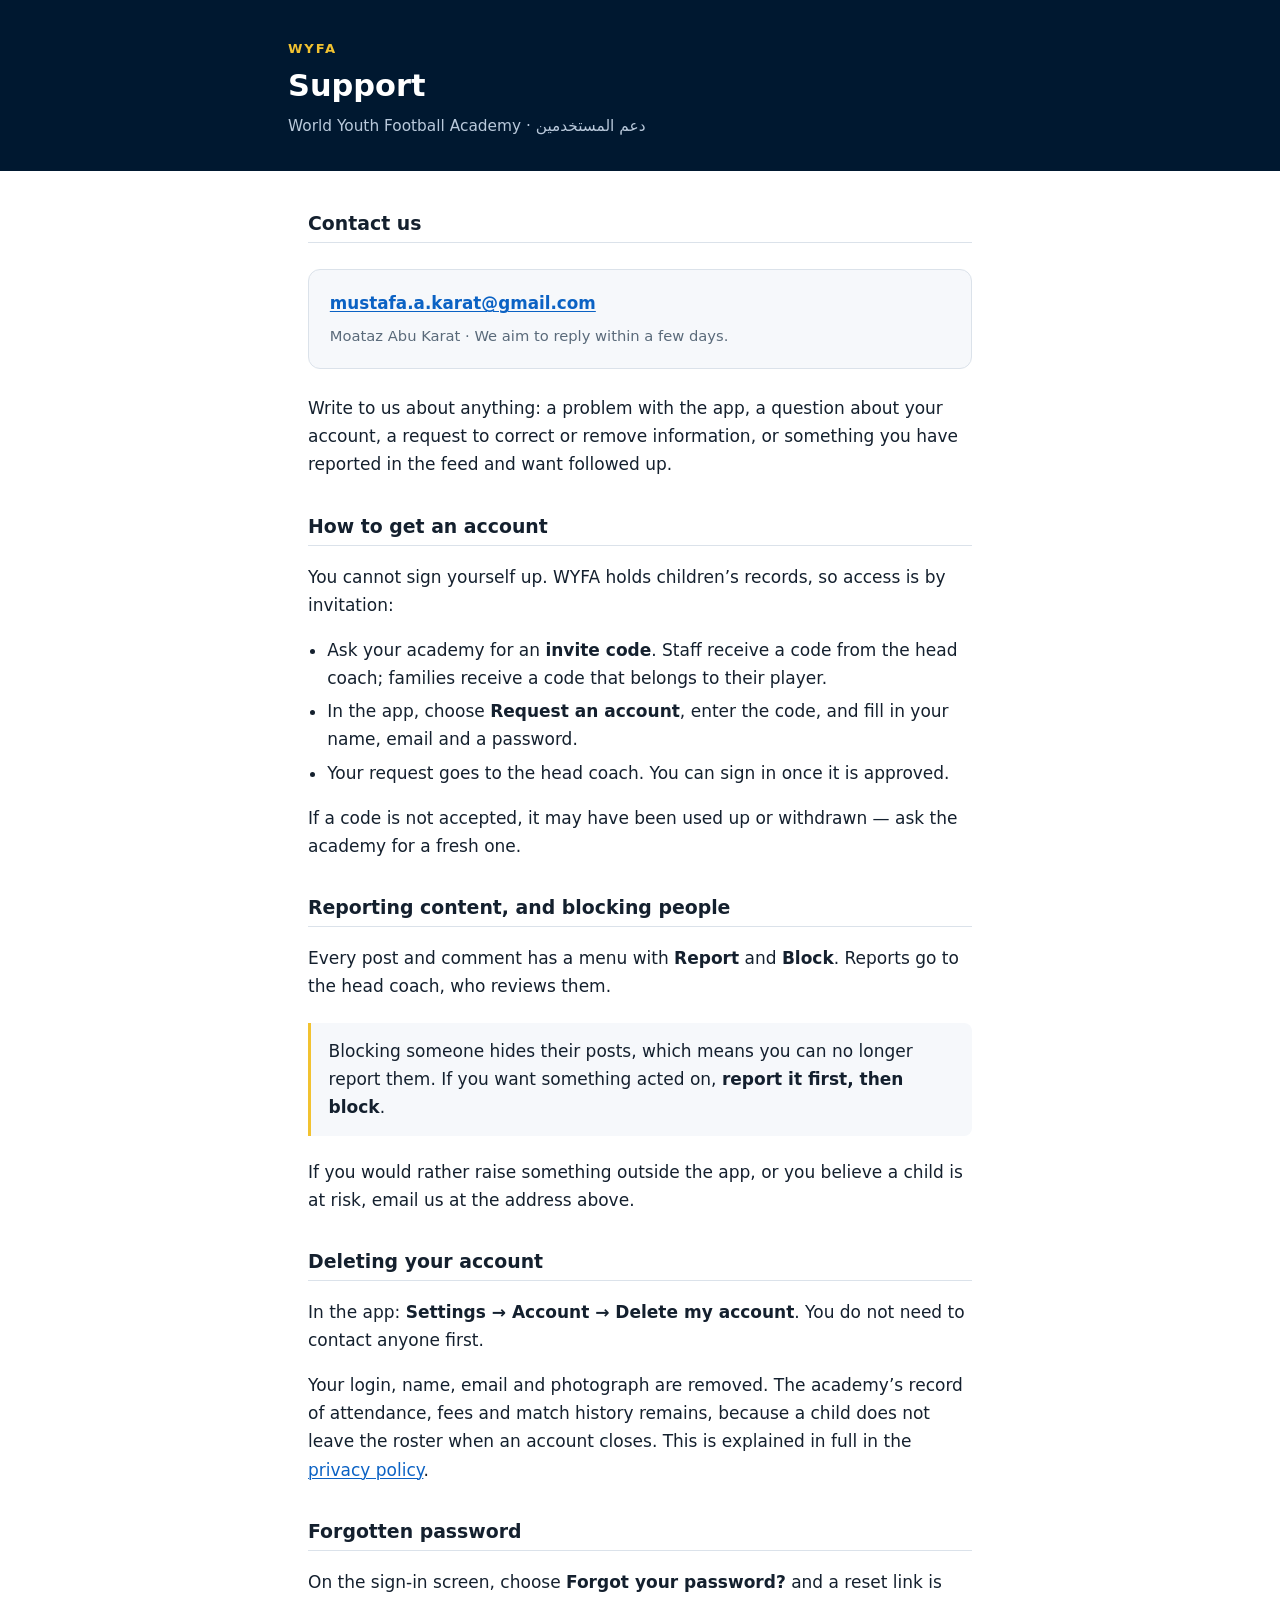
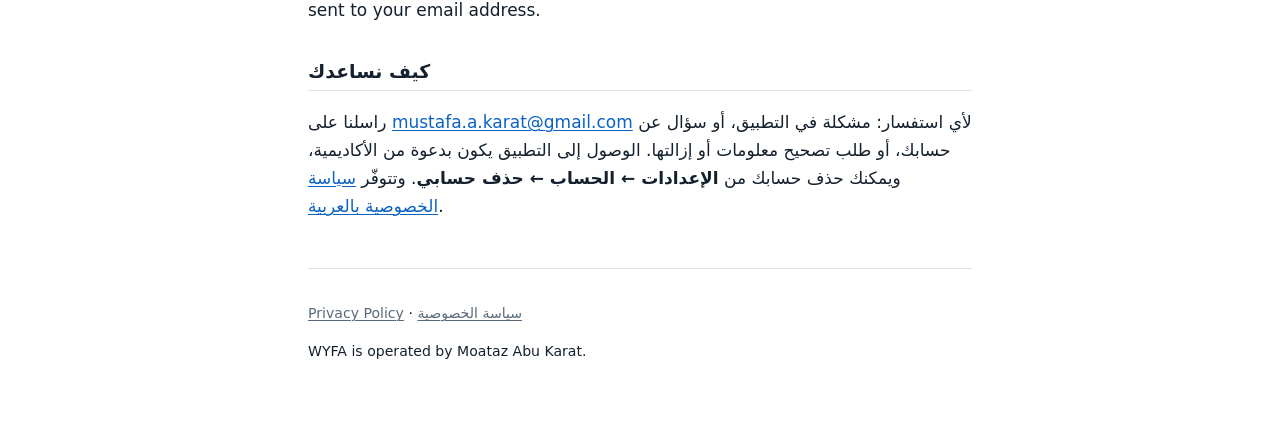
==== index.html @ a9f81bc9 "Privacy policy and support page for the App Store listing App Store Connect needs both as reachable " ====
<!doctype html>
<html lang="en">
<head>
<meta charset="utf-8">
<meta name="viewport" content="width=device-width, initial-scale=1">
<title>WYFA — Support</title>
<link rel="stylesheet" href="style.css">
</head>
<body>

<header>
  <div class="wrap">
    <p class="mark">WYFA</p>
    <h1>Support</h1>
    <p>World Youth Football Academy &middot; دعم المستخدمين</p>
  </div>
</header>

<main>

<h2>Contact us</h2>
<div class="contact">
  <p style="margin:0"><a href="mailto:mustafa.a.karat@gmail.com">mustafa.a.karat@gmail.com</a></p>
  <p style="margin:.4rem 0 0; color:var(--muted); font-size:.92rem">
  Moataz Abu Karat &middot; We aim to reply within a few days.</p>
</div>
<p>Write to us about anything: a problem with the app, a question about your
account, a request to correct or remove information, or something you have
reported in the feed and want followed up.</p>

<h2>How to get an account</h2>
<p>You cannot sign yourself up. WYFA holds children&rsquo;s records, so access is
by invitation:</p>
<ul>
  <li>Ask your academy for an <strong>invite code</strong>. Staff receive a code
  from the head coach; families receive a code that belongs to their player.</li>
  <li>In the app, choose <strong>Request an account</strong>, enter the code, and
  fill in your name, email and a password.</li>
  <li>Your request goes to the head coach. You can sign in once it is
  approved.</li>
</ul>
<p>If a code is not accepted, it may have been used up or withdrawn — ask the
academy for a fresh one.</p>

<h2>Reporting content, and blocking people</h2>
<p>Every post and comment has a menu with <strong>Report</strong> and
<strong>Block</strong>. Reports go to the head coach, who reviews them.</p>
<div class="callout">
  <p style="margin:0">Blocking someone hides their posts, which means you can no
  longer report them. If you want something acted on, <strong>report it first,
  then block</strong>.</p>
</div>
<p>If you would rather raise something outside the app, or you believe a child is
at risk, email us at the address above.</p>

<h2>Deleting your account</h2>
<p>In the app: <strong>Settings &rarr; Account &rarr; Delete my account</strong>.
You do not need to contact anyone first.</p>
<p>Your login, name, email and photograph are removed. The academy&rsquo;s record
of attendance, fees and match history remains, because a child does not leave the
roster when an account closes. This is explained in full in the
<a href="privacy.html">privacy policy</a>.</p>

<h2>Forgotten password</h2>
<p>On the sign-in screen, choose <strong>Forgot your password?</strong> and a
reset link is sent to your email address.</p>

<h2>‏كيف نساعدك</h2>
<p>راسلنا على <a href="mailto:mustafa.a.karat@gmail.com">mustafa.a.karat@gmail.com</a>
لأي استفسار: مشكلة في التطبيق، أو سؤال عن حسابك، أو طلب تصحيح معلومات أو
إزالتها. الوصول إلى التطبيق يكون بدعوة من الأكاديمية، ويمكنك حذف حسابك من
<strong>الإعدادات ← الحساب ← حذف حسابي</strong>. وتتوفّر
<a href="privacy-ar.html">سياسة الخصوصية بالعربية</a>.</p>

<footer>
  <p><a href="privacy.html">Privacy Policy</a> &middot;
     <a href="privacy-ar.html">سياسة الخصوصية</a></p>
  <p>WYFA is operated by Moataz Abu Karat.</p>
</footer>

</main>
</body>
</html>
---- style.css ----
/* WYFA — public legal and support pages.
   One stylesheet for all three pages. Logical properties throughout, so the
   Arabic page needs nothing but dir="rtl" on <html>. */

:root {
  --navy:   #001830;
  --navy-2: #0a2540;
  --gold:   #f2c230;
  --ink:    #14202e;
  --muted:  #5a6a7a;
  --line:   #dbe2ea;
  --bg:     #ffffff;
  --bg-alt: #f6f8fb;
}

@media (prefers-color-scheme: dark) {
  :root {
    --ink:    #e8eef5;
    --muted:  #9fb0c2;
    --line:   #24384f;
    --bg:     #04101f;
    --bg-alt: #0a1c30;
  }
}

* { box-sizing: border-box; }

body {
  margin: 0;
  background: var(--bg);
  color: var(--ink);
  font: 17px/1.65 -apple-system, BlinkMacSystemFont, "Segoe UI", system-ui, sans-serif;
  -webkit-text-size-adjust: 100%;
}

header {
  background: var(--navy);
  color: #fff;
  padding: 2.4rem 1.25rem 2rem;
}

header .wrap { max-width: 44rem; margin-inline: auto; }

header .mark {
  font-weight: 800;
  letter-spacing: .14em;
  color: var(--gold);
  font-size: .82rem;
  margin: 0 0 .5rem;
}

header h1 { margin: 0; font-size: 1.9rem; line-height: 1.2; }
header p  { margin: .6rem 0 0; color: #b9c9db; font-size: .96rem; }

main { max-width: 44rem; margin-inline: auto; padding: 2rem 1.25rem 4rem; }

h2 {
  margin: 2.2rem 0 .6rem;
  font-size: 1.18rem;
  line-height: 1.3;
  padding-block-end: .4rem;
  border-block-end: 1px solid var(--line);
}

h2:first-of-type { margin-block-start: .5rem; }

p, li { color: var(--ink); }
ul { padding-inline-start: 1.2rem; }
li { margin-block: .35rem; }
strong { font-weight: 650; }

a { color: #0b62c4; text-decoration-thickness: 1px; text-underline-offset: 2px; }
@media (prefers-color-scheme: dark) { a { color: #6fb3ff; } }

.updated { color: var(--muted); font-size: .9rem; margin-block-start: 0; }

.callout {
  background: var(--bg-alt);
  border-inline-start: 3px solid var(--gold);
  padding: .9rem 1.1rem;
  border-radius: 0 8px 8px 0;
  margin: 1.4rem 0;
}
[dir="rtl"] .callout { border-radius: 8px 0 0 8px; }

.contact {
  background: var(--bg-alt);
  border: 1px solid var(--line);
  border-radius: 12px;
  padding: 1.2rem 1.3rem;
  margin: 1.6rem 0;
}
.contact a { font-weight: 650; font-size: 1.05rem; }

.langswitch { margin-block-start: 1rem; font-size: .95rem; }
.langswitch a { color: var(--gold); }

footer {
  border-block-start: 1px solid var(--line);
  margin-block-start: 3rem;
  padding-block-start: 1.2rem;
  color: var(--muted);
  font-size: .88rem;
}

footer a { color: var(--muted); }
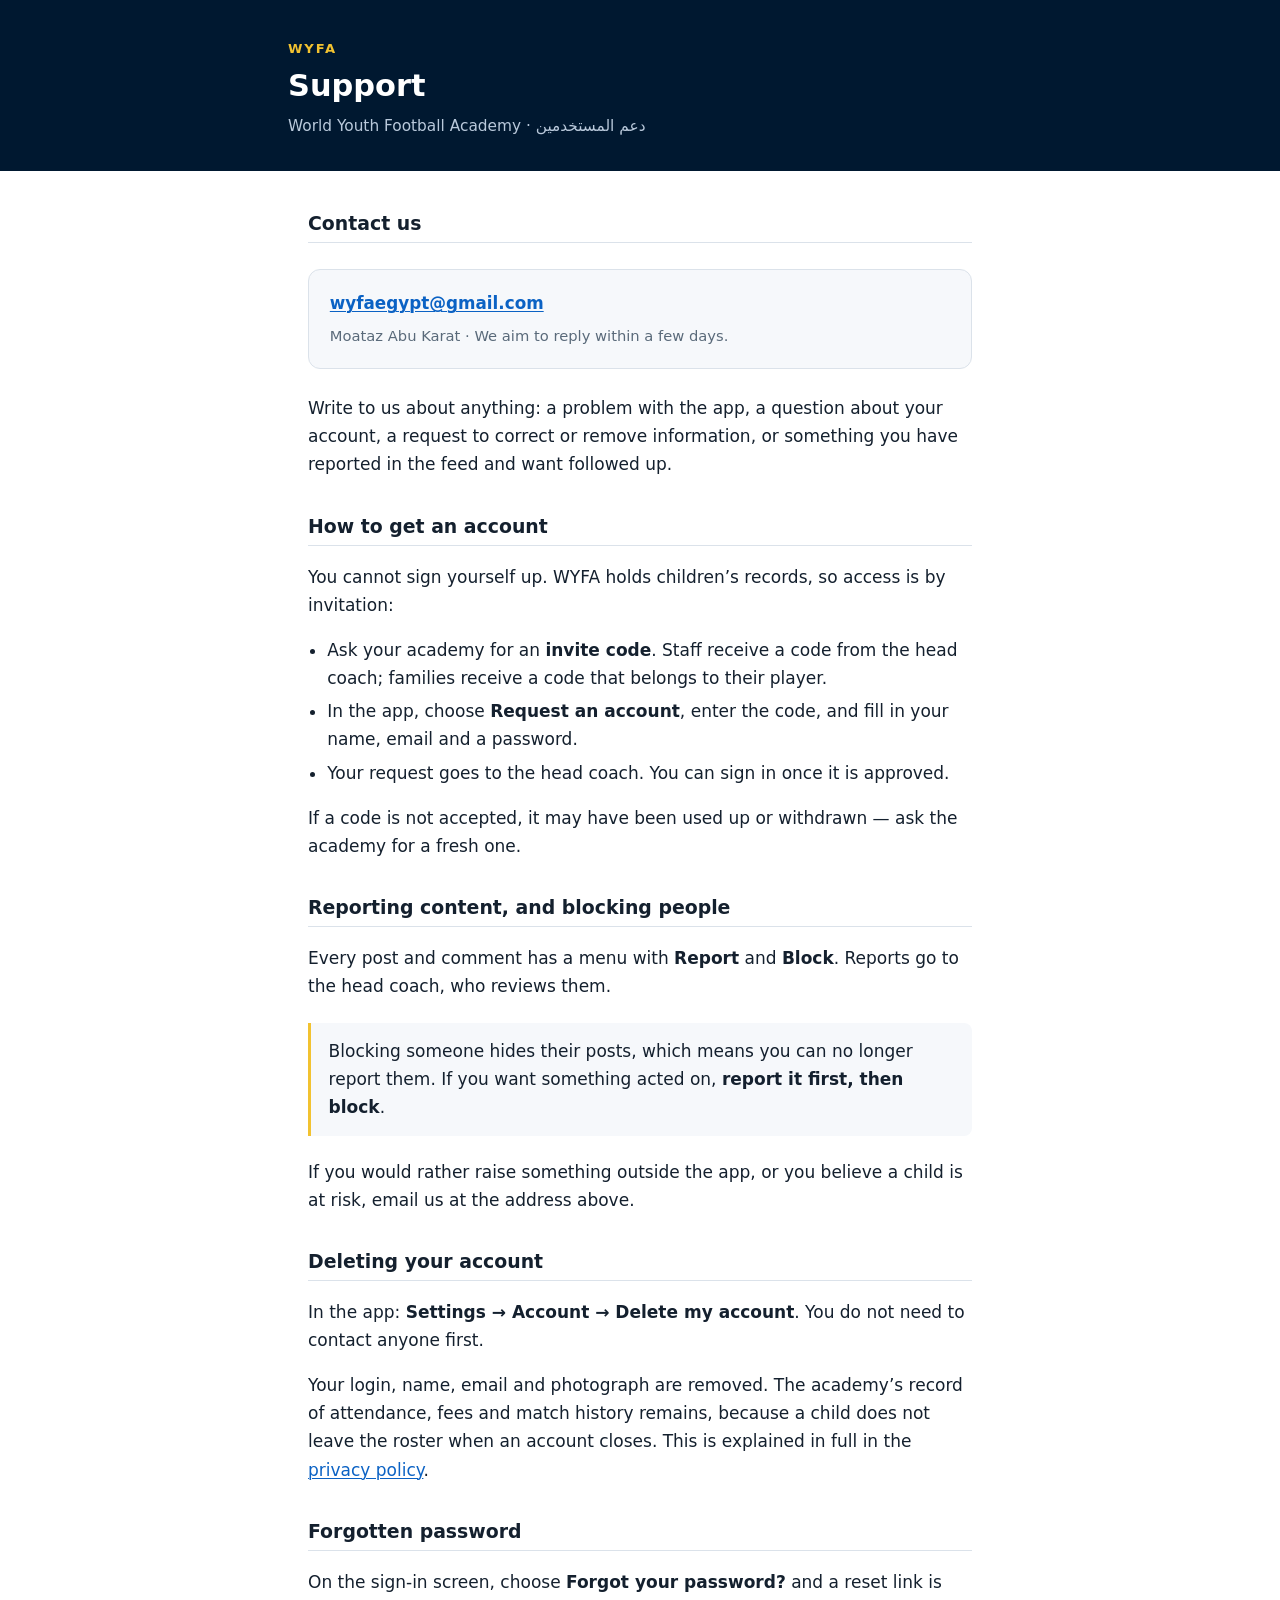
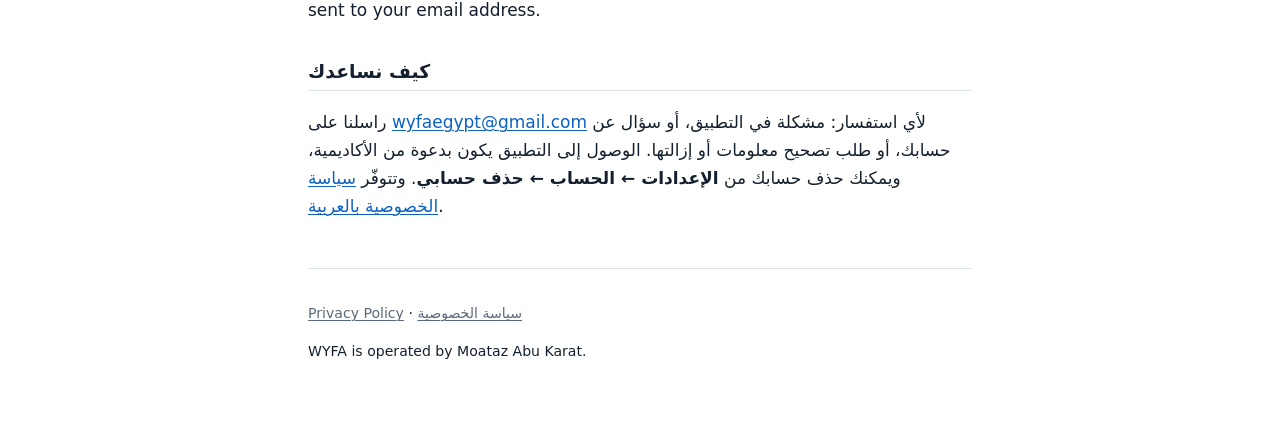
==== commit f366c4d5: "Use the academy's address rather than a personal one wyfaegypt@gmail.com is a role address: it outli" ====
--- a/index.html
+++ b/index.html
@@ -20,7 +20,7 @@
 
 <h2>Contact us</h2>
 <div class="contact">
-  <p style="margin:0"><a href="mailto:mustafa.a.karat@gmail.com">mustafa.a.karat@gmail.com</a></p>
+  <p style="margin:0"><a href="mailto:wyfaegypt@gmail.com">wyfaegypt@gmail.com</a></p>
   <p style="margin:.4rem 0 0; color:var(--muted); font-size:.92rem">
   Moataz Abu Karat &middot; We aim to reply within a few days.</p>
 </div>
@@ -66,7 +66,7 @@
 reset link is sent to your email address.</p>
 
 <h2>‏كيف نساعدك</h2>
-<p>راسلنا على <a href="mailto:mustafa.a.karat@gmail.com">mustafa.a.karat@gmail.com</a>
+<p>راسلنا على <a href="mailto:wyfaegypt@gmail.com">wyfaegypt@gmail.com</a>
 لأي استفسار: مشكلة في التطبيق، أو سؤال عن حسابك، أو طلب تصحيح معلومات أو
 إزالتها. الوصول إلى التطبيق يكون بدعوة من الأكاديمية، ويمكنك حذف حسابك من
 <strong>الإعدادات ← الحساب ← حذف حسابي</strong>. وتتوفّر
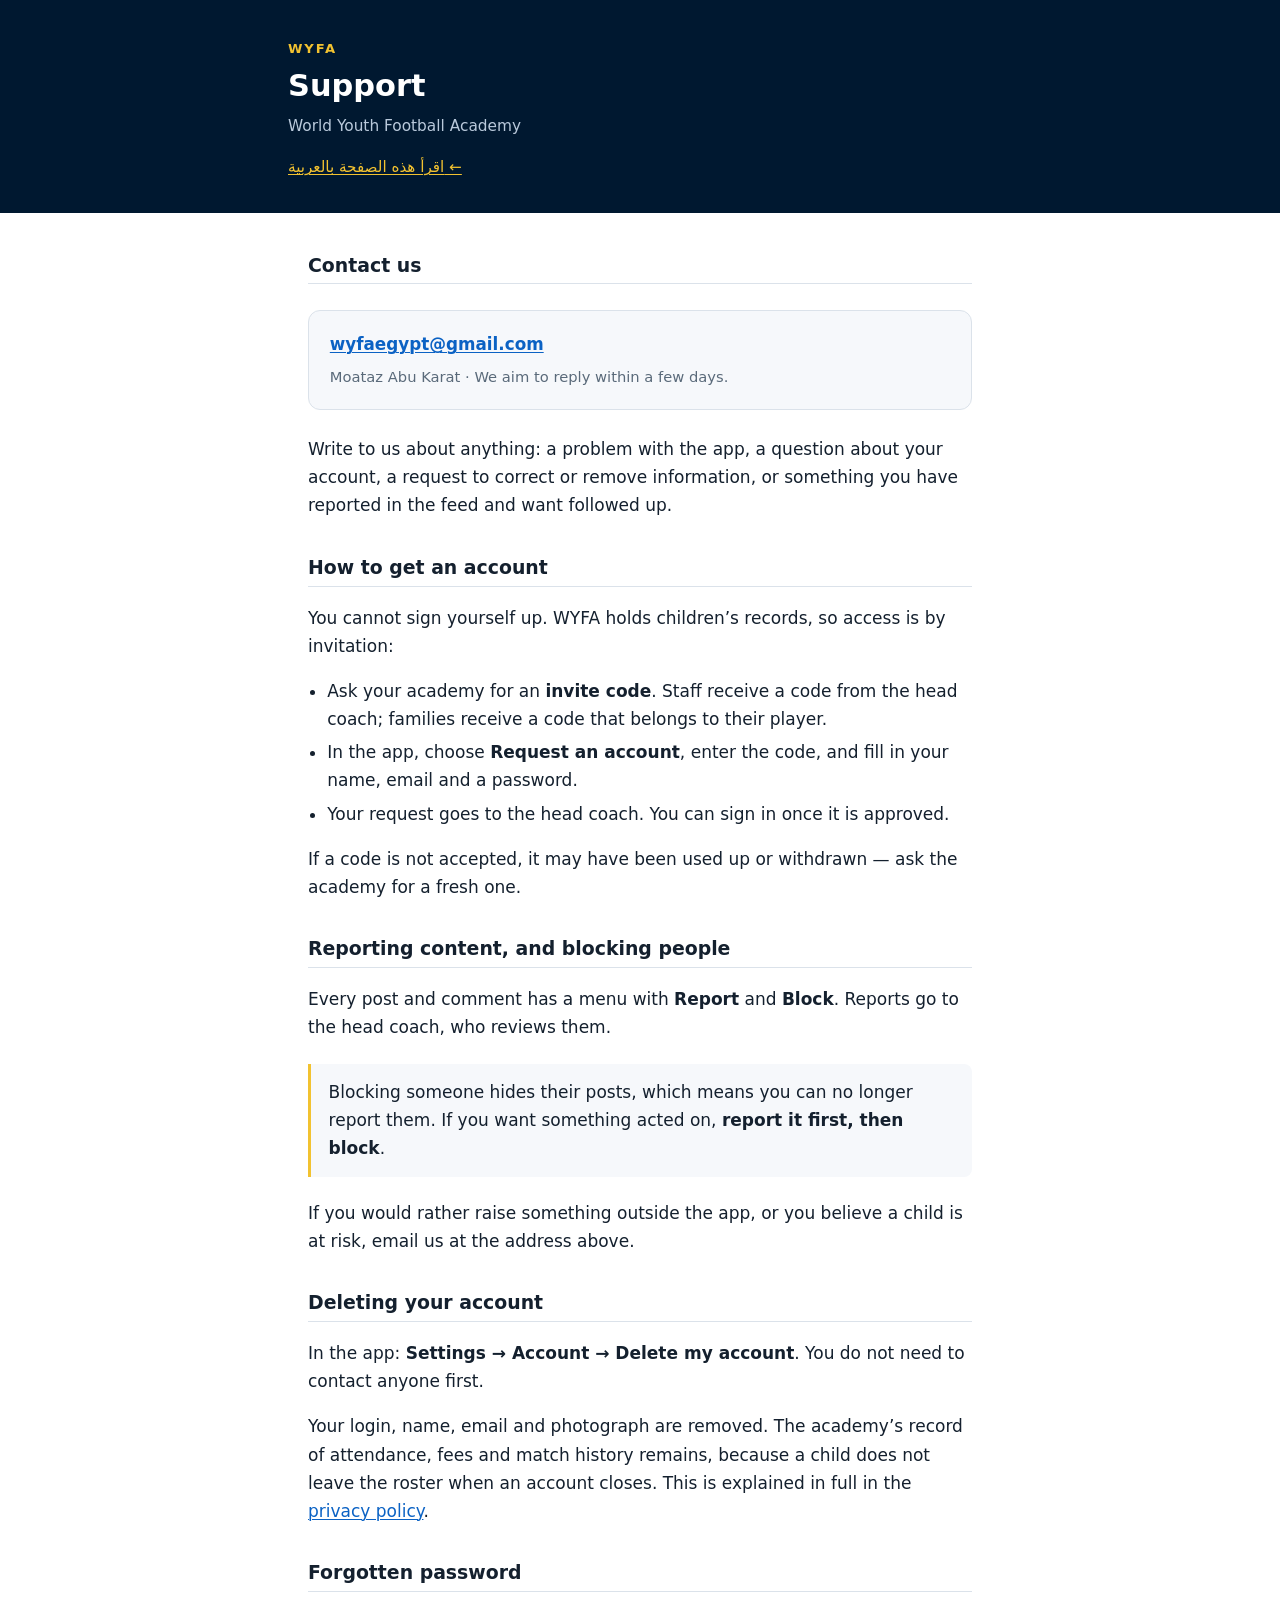
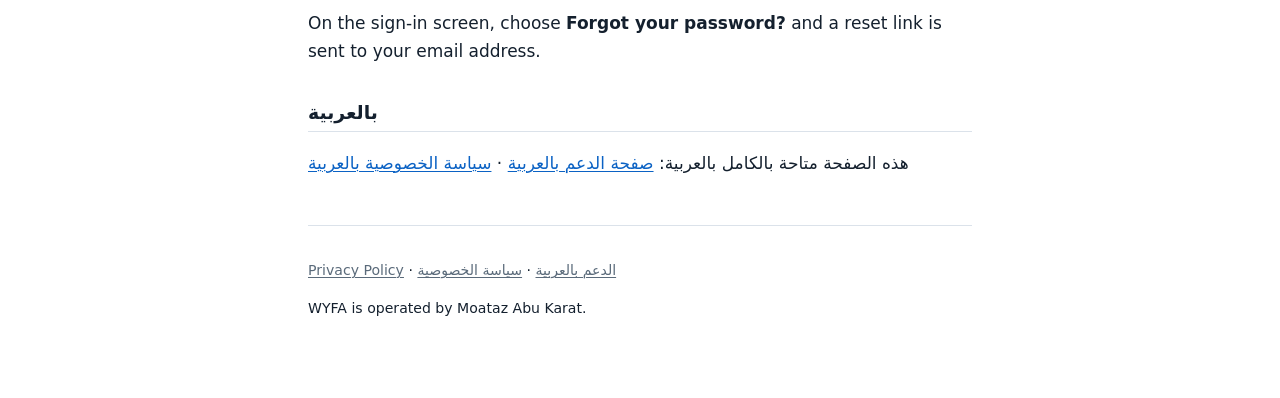
==== commit 8f218c75: "An Arabic support page, not an Arabic paragraph The support page carried a single Arabic paragraph a" ====
--- a/index.html
+++ b/index.html
@@ -12,7 +12,8 @@
   <div class="wrap">
     <p class="mark">WYFA</p>
     <h1>Support</h1>
-    <p>World Youth Football Academy &middot; دعم المستخدمين</p>
+    <p>World Youth Football Academy</p>
+    <p class="langswitch"><a href="support-ar.html">اقرأ هذه الصفحة بالعربية &larr;</a></p>
   </div>
 </header>
 
@@ -65,15 +66,14 @@
 <p>On the sign-in screen, choose <strong>Forgot your password?</strong> and a
 reset link is sent to your email address.</p>
 
-<h2>‏كيف نساعدك</h2>
-<p>راسلنا على <a href="mailto:wyfaegypt@gmail.com">wyfaegypt@gmail.com</a>
-لأي استفسار: مشكلة في التطبيق، أو سؤال عن حسابك، أو طلب تصحيح معلومات أو
-إزالتها. الوصول إلى التطبيق يكون بدعوة من الأكاديمية، ويمكنك حذف حسابك من
-<strong>الإعدادات ← الحساب ← حذف حسابي</strong>. وتتوفّر
-<a href="privacy-ar.html">سياسة الخصوصية بالعربية</a>.</p>
+<h2>‏بالعربية</h2>
+<p>هذه الصفحة متاحة بالكامل بالعربية:
+<a href="support-ar.html">صفحة الدعم بالعربية</a> &middot;
+<a href="privacy-ar.html">سياسة الخصوصية بالعربية</a></p>
 
 <footer>
   <p><a href="privacy.html">Privacy Policy</a> &middot;
+     <a href="support-ar.html">الدعم بالعربية</a> &middot;
      <a href="privacy-ar.html">سياسة الخصوصية</a></p>
   <p>WYFA is operated by Moataz Abu Karat.</p>
 </footer>
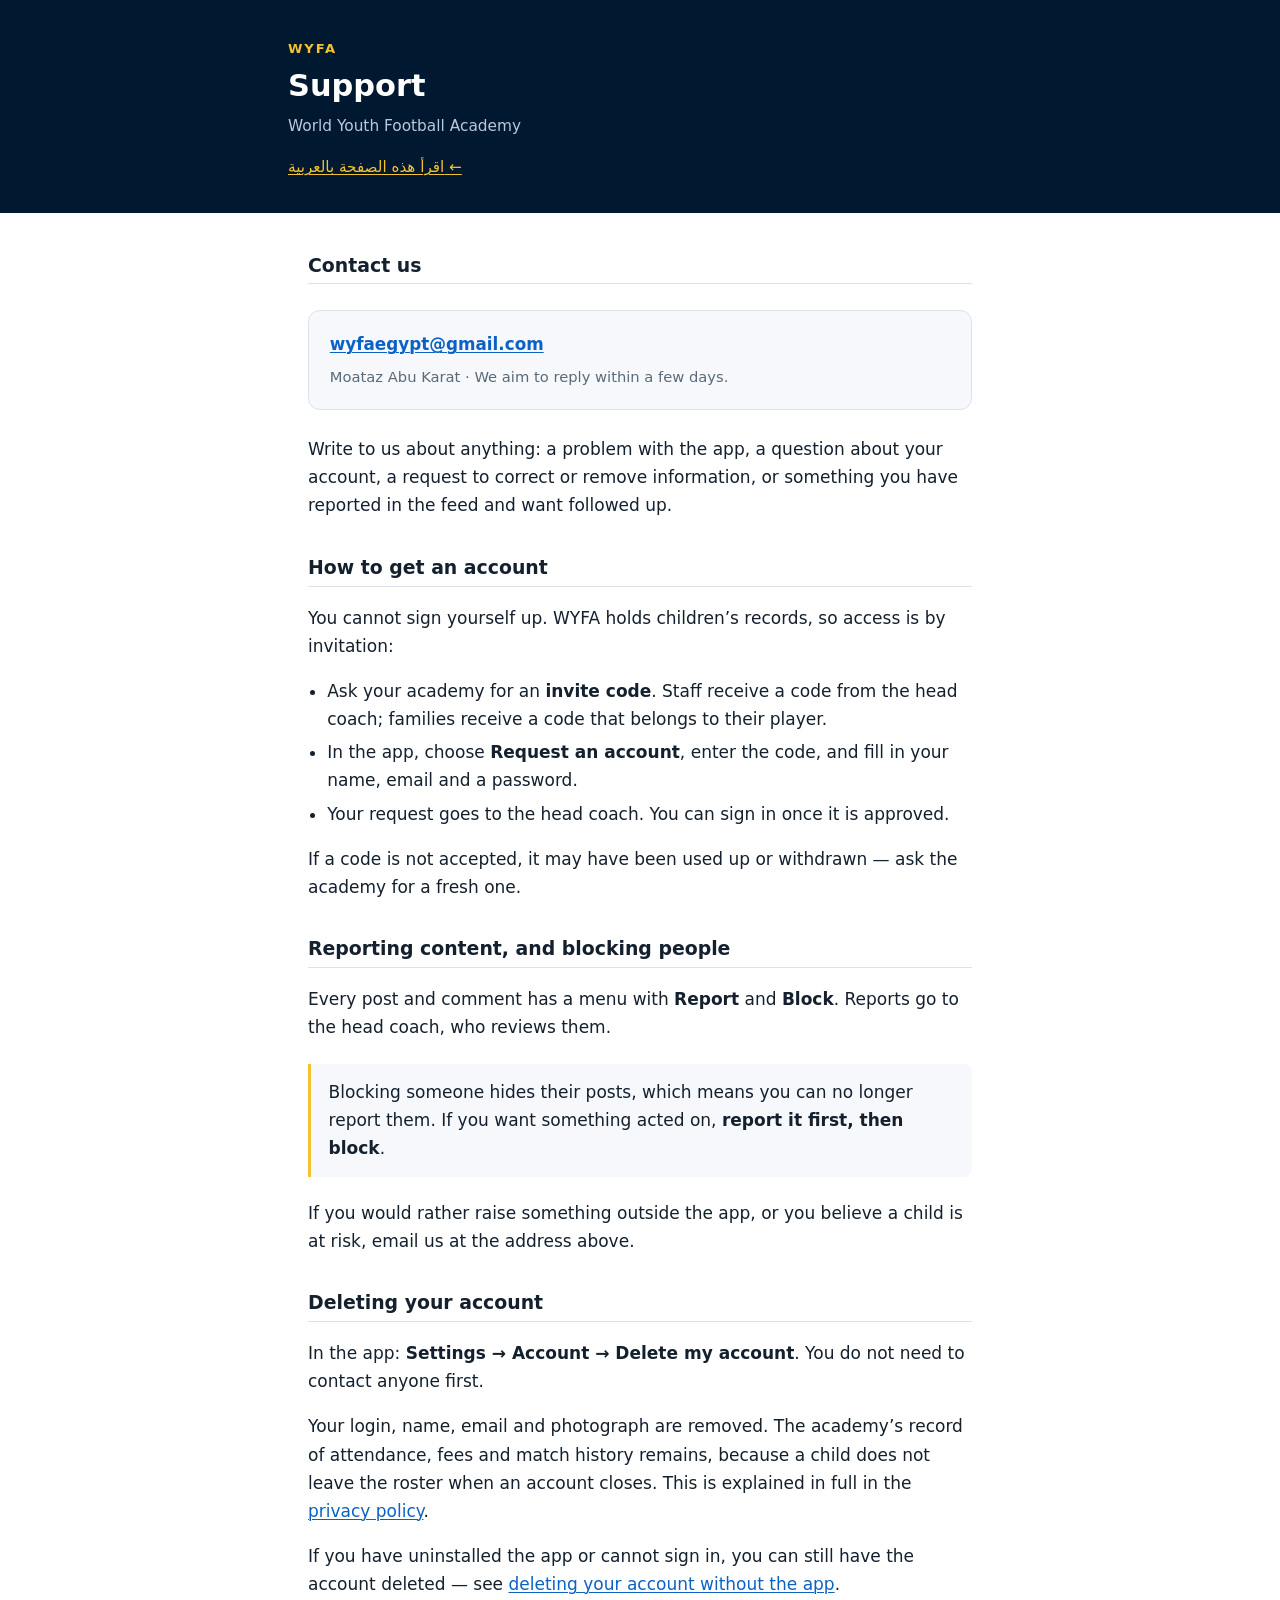
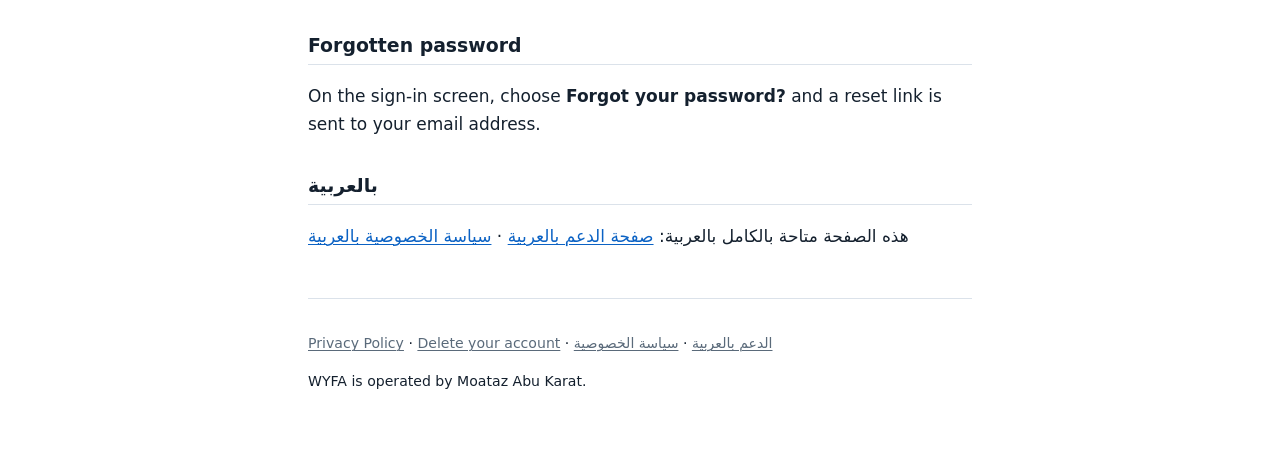
==== commit bfca1214: "A deletion page for people who no longer have the app Google Play requires an app that offers accoun" ====
--- a/index.html
+++ b/index.html
@@ -61,6 +61,9 @@
 of attendance, fees and match history remains, because a child does not leave the
 roster when an account closes. This is explained in full in the
 <a href="privacy.html">privacy policy</a>.</p>
+<p>If you have uninstalled the app or cannot sign in, you can still have the
+account deleted &mdash; see <a href="delete-account.html">deleting your account
+without the app</a>.</p>
 
 <h2>Forgotten password</h2>
 <p>On the sign-in screen, choose <strong>Forgot your password?</strong> and a
@@ -73,6 +76,7 @@
 
 <footer>
   <p><a href="privacy.html">Privacy Policy</a> &middot;
+     <a href="delete-account.html">Delete your account</a> &middot;
      <a href="support-ar.html">الدعم بالعربية</a> &middot;
      <a href="privacy-ar.html">سياسة الخصوصية</a></p>
   <p>WYFA is operated by Moataz Abu Karat.</p>
